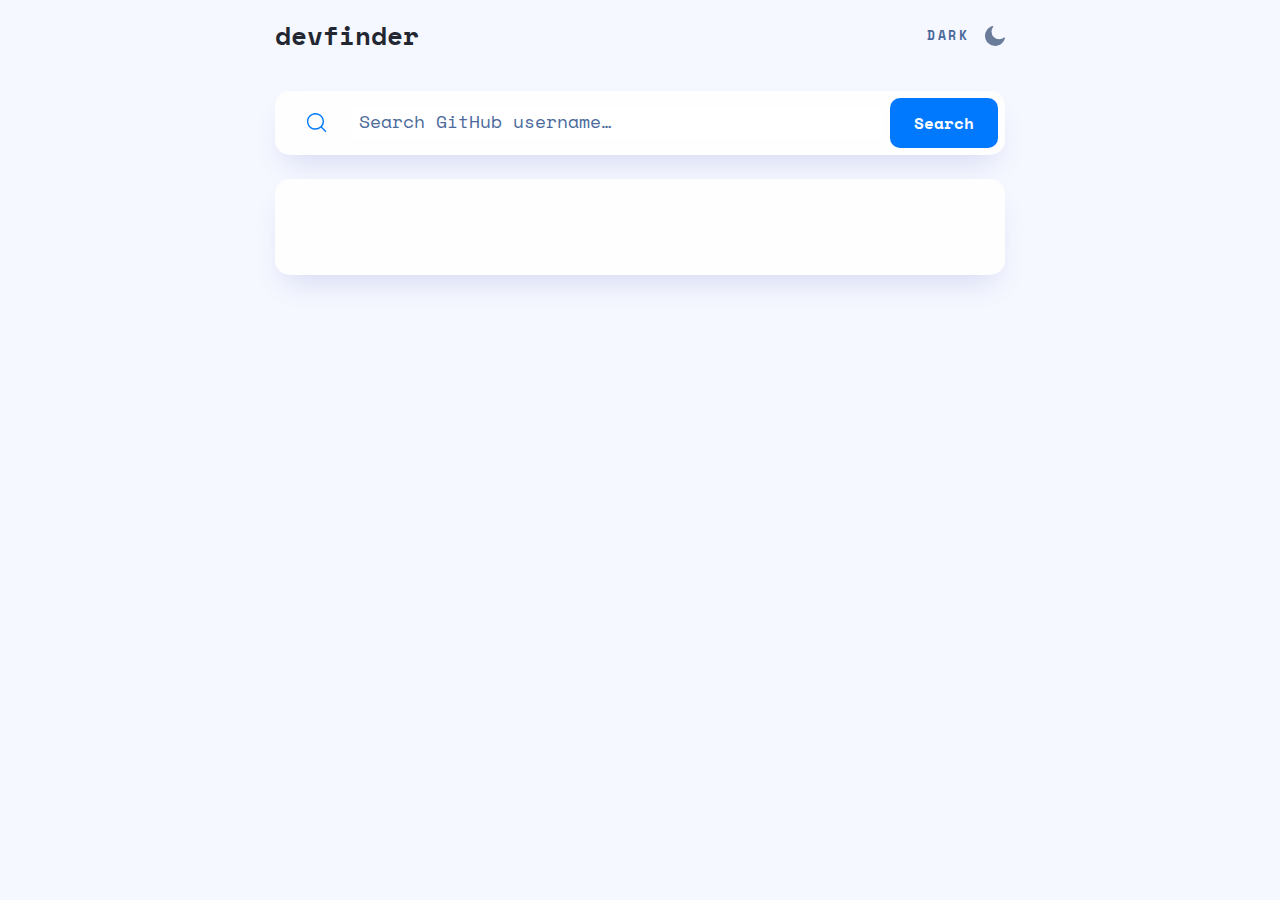
==== index.html @ 8cc8d4cd "Update input element styles and joined date render" ====
<!DOCTYPE html>
<html lang="en">
<head>
  <meta charset="UTF-8">
  <meta name="viewport" content="width=device-width, initial-scale=1.0">
  <link rel="icon" type="image/png" sizes="32x32" href="./assets/favicon-32x32.png">
  <link rel="preconnect" href="https://fonts.googleapis.com">
  <link rel="preconnect" href="https://fonts.gstatic.com" crossorigin>
  <link href="https://fonts.googleapis.com/css2?family=Space+Mono:wght@400;700&display=swap" rel="stylesheet">
  <link rel="stylesheet" href="./css/styles.css">
  <title>Frontend Mentor | GitHub user search app</title>
</head>
<body>
  <div class="container">
    <header class="header">
    <h1>devfinder</h1>
    <div class="mode-container">
      <a href="#" id="mode-switch" class="mode-switch"><span>Dark</span> <img src="./assets/icon-moon.svg" alt="Moon icon" class="mode-icon"></a>
    </div>
    </header>

    <main>
      <!-- Search form -->
      <div class="search-group" action="">
        <img src="./assets/icon-search.svg" alt="Search icon" class="search-icon">
        <input class="search-input" type="text" placeholder="Search GitHub username…">
        <span class="error-text">No results</span>
        <button id="search-btn" class="btn search-btn">Search</button>
      </div>
      <!-- Search Results Section-->
      <section class="gh-results-grid">

        <!-- <div class="gh-info__image">
          <img src="./assets/octocat.png" alt="github user avatar" class="gh-user__avatar">
        </div>
        <div class="gh-info__header">
          <div>
            <h2 class="gh-user__name fw-700">The Octocat</h2>
            <a href="#" target="_blank" class="gh-user__link fw-400">@octocat</a>
          </div>
          <span id="user-joined__date">25 Jan 2011</span>
        </div>
        <div class="gh-info__bio">
          <p class="gh-user__bio">Lorem ipsum dolor sit amet, consectetuer adipiscing elit. Donec odio. Quisque volutpat mattis eros.</p>
        </div>
        <div class="gh-info__data">
          <div class="gh-user__meta">
            <div class="meta-col">
              <h4 class="fw-400">Repos</h4>
              <span class="meta-result fw-700">8</span>
            </div>
            <div class="meta-col">
              <h4 class="fw-400">Followers</h4>
              <span class="meta-result fw-700">3938</span>
            </div>
            <div class="meta-col">
              <h4 class="fw-400"> Following</h4>
              <span class="meta-result fw-700">9</span>
            </div>
          </div>
          <ul class="gh-user__contact-list">
            <li class="gh-contact__list-item location">
              <img src="./assets/icon-location.svg" alt="" class="icon-contact">
              <p id="user-loaction">San Francisco</p>
            </li>
            <li class="gh-contact__list-item website">
              <img src="./assets/icon-website.svg" alt="" class="icon-contact">
              <a class="contact-link" href="#" id="user-website">https://github.blog</a>
            </li>
            <li class="gh-contact__list-item twitter">
              <img src="./assets/icon-twitter.svg" alt="" class="icon-contact">
              <a class="contact-link" href="#" id="user-twitter">Not Available</a>
            </li>
            <li class="gh-contact__list-item company">
              <img src="./assets/icon-company.svg" alt="" class="icon-contact">
              <a class="contact-link" href="#" id="user-company">@github</a>
            </li>
          </ul>
        </div> -->

      </section>
    </main>

  </div>
 
  <script src="./js/app.js"></script>
</body>
</html>
---- css/styles.css ----
/* ----------------- */
/* Custom Properties */
/* ----------------- */
:root {
  /* colors */
  /* light-mode */
  --clr-white: #FEFEFE;
  --clr-offwhite: #F6F8FF;
  --clr-blue-primary: #0079FF; 
  --clr-gray: #697C9A;
  --clr-blue-secondary: #4B6A9B;
  --clr-lm-dark: #2B3442;
  /* dark mode */
  /* active state search btn - both modes */
  --clr-blue-secondary__active: #60ABFF;
  --clr-dm-dark: #141D2F;
  --clr-dm-primary: #1E2A47; 
  /* box shadow */
  --box-shadow: 0px 16px 30px -10px rgba(70, 96, 187, 0.19856);
/* 
  font-family , monospace;
  font-weights - 400 (reg), 700 (bold)
*/
  --ff-body: 'Space Mono', monospace;
  /* font sizes, weights, line-heights*/
  /* 26px/700/38px line height */
  --fs-700: 1.625rem;
  /* 16px */
  --fs-600: 1rem;
  /* button - 14px */
  --fs-500: 0.875rem;
  /* Body - 13px/400/20px line height */
  --fs-400: 0.813rem;
  /* 11px */
  --fs-300: 0.7rem;
}

@media (min-width: 38em) {
  :root {
    /* 22px/700/33px line height */
    --fs-600: 1.375rem;
    /* 16px */
    --fs-500: 1rem;
    /* 15px */
    --fs-400: 0.938rem;
    /* 13px */
    --fs-300: 0.813rem;
  }
}

 
/* ======================== */
/* Reset and General Styles */
/* ======================== */

html {
  font-size: 100%;
  box-sizing: border-box;
}

*,
*::before,
*::after {
  box-sizing: inherit;
}

h1,
h2,
h3,
h4,
h5,
h6,
p,
figure,
picture {
  margin: 0;
}

img,
picture {
  max-width: 100%;
  min-height: 100%;
}

img {
  display: block;
}

input,
button,
textarea,
select {
  font: inherit;
}

body {
  margin: 0;
  padding: 0 1.5em;
  font-family: var(--ff-body);
  text-align: left;
  line-height: 1.6;
  min-height: 100vh;
  display: flex;
  flex-direction: column;
  align-items: center;
  /* justify-content: center; */
  background-color: var(--clr-offwhite);
  color: var(--clr-blue-secondary);
}

/* Typography */

.fw-700 { font-weight: 700; }
.fw-400 { font-weight: 400; }

h1, h2, h3, h4 {
  line-height: 1.5;
}

h1 {
  font-size: var(--fs-700);
  color: #222731;
}

h2 {
  font-size: var(--fs-600);
}

h3 {
  font-size: var(--fs-400);
}

h4 {
  font-size: var(--fs-300);
}

@media (min-width: 40em) {
  body {
    padding: 0 6em;
  }

  h2 {
    font-size: var(--fs-700);
  }
}


/* Utility classes */
.container {
  max-width: 730px;
  width: 100%;
  /* border: 1px solid gray; */
}

.sr-only {

}

/* Special Utility */
.not-available {
  opacity: 0.5;
}

/* Components*/
.btn {
  /* width: 100%; */
  padding: 0.9em 1.2em;
  cursor: pointer;
  font-family: inherit;
  font-size: var(--fs-500);
  font-weight: 700;
  line-height: 1.5;
  border: none;
  border-radius: 10px;
  background: var(--clr-blue-primary);
  color: var(--clr-white);

  display: inline-flex;
  align-items: center;
  justify-content: center;
  align-self: start;

  transition: 200ms all ease-in-out;
}

.search-btn {
  margin-left: 0.5em;
}

@media (min-width: 40em) {
  .btn {
    padding: 0.8em 1.5em;
  }
}

/* Header */
.header {
  margin-bottom: 36px;
  padding-top: 1em;
  display: flex;
  align-items: center;
  justify-content: space-between;
  /* border: 1px solid green; */
}

.mode-switch {
  display: flex;
  font-size: 13px;
  font-weight: 700;
  line-height: 19.25px;
  letter-spacing: 2.5px;
  text-transform: uppercase;
  text-decoration: none;
  color: inherit;
}

.mode-icon {
  margin-left: 1rem;
  display: inline-block;
  width: 20px;
  height: 20px;
}

/* Search section */

.search-group,
.gh-results-grid {
  background-color: var(--clr-white);
  box-shadow: var(--box-shadow);
  border-radius: 15px;
}

.search-group {
  margin-bottom: 1rem;
  padding: 7px 7px 7px 16px;
  display: flex;
  justify-content: space-between;
  align-items: center;
}

.search-icon {
  margin-right: 9px;
  object-fit: contain;
  width: 20px;
}

.search-input {
  /* make width 25% (mobile) when error text displays */
  padding: 1em 0.5em;
  width: 100%;
  max-height: 30px;
  border: none;
  border-radius: 5px;
  font-size: var(--fs-500);
}

.search-input:focus {
  outline-color: var(--clr-blue-secondary__active);
  outline-width: 2px;
  outline-style: solid;
  border-radius: 5px;
}

.search-input::placeholder {
  font-size: 13px;
  line-height: 25px;
  color: var(--clr-blue-secondary);
}

.error-text {
  display: none;
  font-size: 15px;
  line-height: 22.22px;
  color: #F74646;
}

@media (min-width: 40em) {
  .search-group {
    margin-bottom: 1.5rem;
    padding-left: 32px;
  }
  .search-icon {
    margin-right: 24px;
  }
  /* .search-input {
    width: 60%;
  } */
  .search-input::placeholder {
    font-size: 18px;
  }
}


/* Results section */
.gh-results-grid {
  padding: 2em 1.5em 3em;
  display: grid;
  grid-template-columns: min-content 1fr;
  align-items: start;
  gap: 1em;
}

.gh-info__bio,
.gh-info__data {
  grid-column: span 2;
}

.gh-info__header {
  display: flex;
  gap: 1.125em;
}

.gh-user__avatar {
  max-width: 70px;
  border-radius: 50%;
  object-fit: contain;
}



.gh-user__name {
  color: var(--clr-lm-dark);
}

.gh-user__link {
  color: var(--clr-blue-primary);
  text-decoration: none;
}

.gh-user__link:hover {
  text-decoration: underline;
}

.user-meta > p {
  font-size: var(--fs-400);
}

.gh-user__bio {
  font-size: var(--fs-400);
}

@media (min-width: 40em) {

  .gh-info__header {
    gap: 2.25em;
  }
  .gh-user__avatar {
    max-width: 117px;
  }
  .gh-user__link {
    font-size: var(--fs-500);
  }

}

@media (min-width: 56em) {
  .gh-results-grid {
    padding: 3em;
    column-gap: 2.25em;
  }

  .gh-info__image {
    grid-row: span 3;
  }

  .gh-info__bio,
  .gh-info__data {  
    grid-column: 2 / 3;
  }

  .gh-info__header {
    padding-left: 0;
  }
  .user-meta {
    display: flex;
    justify-content: space-between;
    align-items: flex-start;
    width: 100%;
  }


}

/* Github meta */
.gh-user__meta {
  margin-top: 1.5em;
  padding: 1.2em 0.875em;
  background: var(--clr-offwhite);
  border-radius: 10px;

  display: grid;
  /* grid-template-columns: repeat(auto-fit, minmax(20px, 1fr));; */
  grid-auto-flow: column;
  grid-auto-columns: 1fr;
  gap: 1em;

}

.meta-col {
  text-align: center;
}

.meta-col > h4 {
  margin-bottom: .4em;
}

.meta-result {
  font-size: var(--fs-600);
  color: var(--clr-lm-dark);
}


/* User contact */

.gh-user__contact-list{
  margin-top: 2rem;
  padding: 0;
  font-size: var(--fs-400);
  display: flex;
  flex-direction: column;
  gap: 1rem;
  list-style: none;
}

.gh-contact__list-item {
  display: flex;
  align-items: center;
  gap: 1rem;
}

.contact-link {
  text-decoration: none;
  color: var(--clr-blue-secondary);
}

.contact-link:hover {
  text-decoration: underline;
}

.icon-contact {
  width: 20px;
  height: 20px;
  object-fit: contain;
}

@media (min-width: 38em) {
  
  .gh-user__meta {
    margin-top: 2em;
    padding: 1em 2em;
  }

  .meta-col {
    text-align: left;
  }


}

@media (min-width: 42em) {
  .gh-user__contact-list{
    flex-direction: row;
    justify-content: space-between;
    flex-wrap: wrap;
  }

  .gh-contact__list-item {
    min-width: 48%;
  }

  .location { order: 1 }
  .website { order: 3 }
  .twitter { order: 2 }
  .company { order: 4 }
}
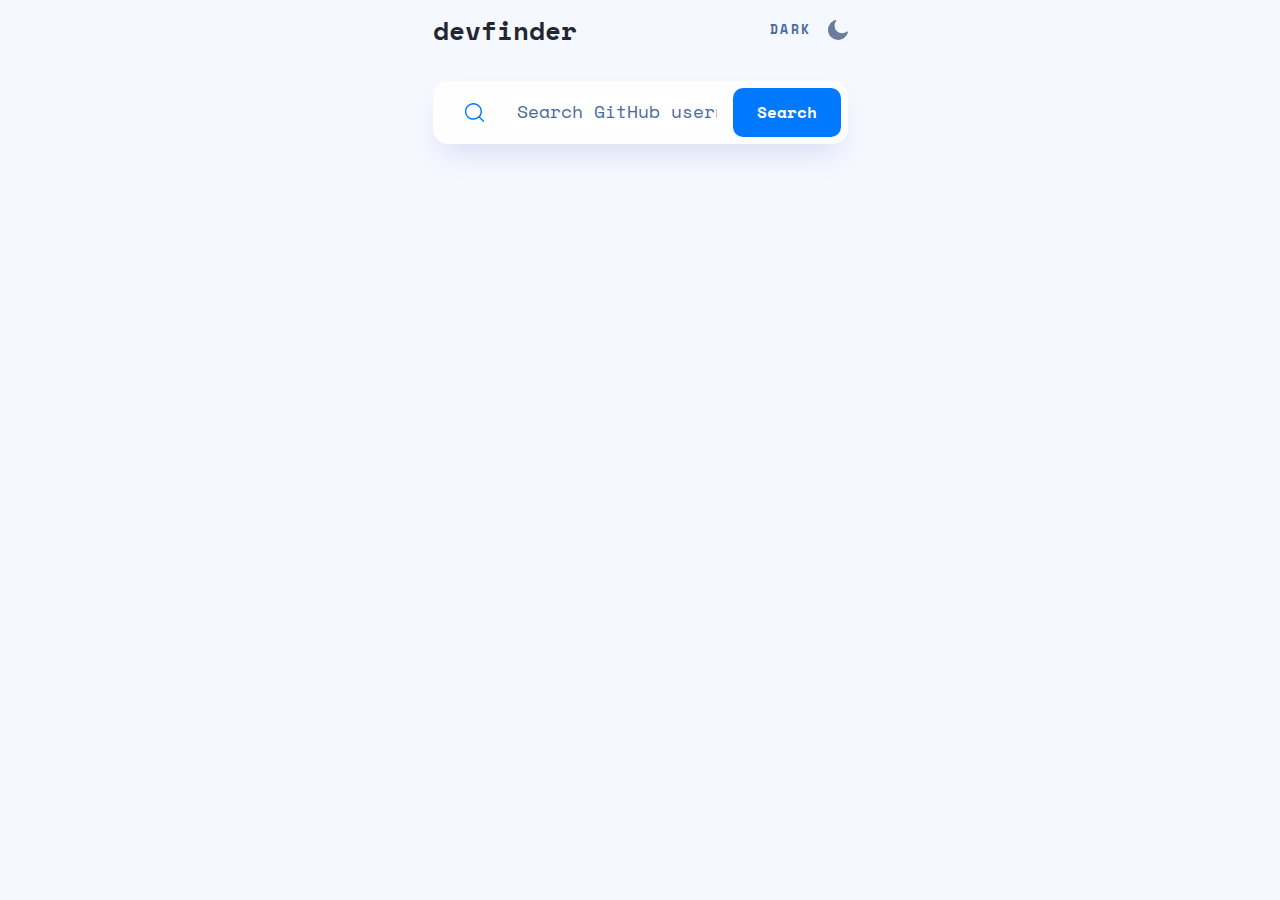
==== commit 9f8af29c: "Revise fetch, render, and formatDate functions" ====
--- a/index.html
+++ b/index.html
@@ -1,88 +1,144 @@
 <!DOCTYPE html>
 <html lang="en">
-<head>
-  <meta charset="UTF-8">
-  <meta name="viewport" content="width=device-width, initial-scale=1.0">
-  <link rel="icon" type="image/png" sizes="32x32" href="./assets/favicon-32x32.png">
-  <link rel="preconnect" href="https://fonts.googleapis.com">
-  <link rel="preconnect" href="https://fonts.gstatic.com" crossorigin>
-  <link href="https://fonts.googleapis.com/css2?family=Space+Mono:wght@400;700&display=swap" rel="stylesheet">
-  <link rel="stylesheet" href="./css/styles.css">
-  <title>Frontend Mentor | GitHub user search app</title>
-</head>
-<body>
-  <div class="container">
-    <header class="header">
-    <h1>devfinder</h1>
-    <div class="mode-container">
-      <a href="#" id="mode-switch" class="mode-switch"><span>Dark</span> <img src="./assets/icon-moon.svg" alt="Moon icon" class="mode-icon"></a>
+  <head>
+    <meta charset="UTF-8" />
+    <meta
+      name="viewport"
+      content="width=device-width, initial-scale=1.0" />
+    <link
+      rel="icon"
+      type="image/png"
+      sizes="32x32"
+      href="./assets/favicon-32x32.png" />
+    <link rel="preconnect" href="https://fonts.googleapis.com" />
+    <link
+      rel="preconnect"
+      href="https://fonts.gstatic.com"
+      crossorigin />
+    <link
+      href="https://fonts.googleapis.com/css2?family=Space+Mono:wght@400;700&display=swap"
+      rel="stylesheet" />
+    <link rel="stylesheet" href="./css/styles.css" />
+    <title>GitHub User Search</title>
+    <script src="./js/index.js" defer></script>
+  </head>
+  <body>
+    <div class="wrapper">
+      <header class="header">
+        <h1>devfinder</h1>
+        <div class="mode-container">
+          <a href="#" id="mode-switch" class="mode-switch"
+            ><span>Dark</span>
+            <img
+              src="./assets/icon-moon.svg"
+              alt="Moon icon"
+              class="mode-icon"
+          /></a>
+        </div>
+      </header>
+      <main>
+        <!-- Search form -->
+        <form id="searchForm" class="search-group">
+          <img
+            src="./assets/icon-search.svg"
+            alt="Search icon"
+            class="search-icon" />
+          <input
+            id="search-input"
+            class="search-input"
+            type="text"
+            placeholder="Search GitHub username…" />
+          <span class="error-text">No results</span>
+          <button id="search-btn" class="btn search-btn">
+            Search
+          </button>
+        </form>
+        <!-- Search Results Section-->
+        <section>
+          <!-- Display user search results card here -->
+          <div id="resultContainer">
+            <!-- Static data and markup -->
+            <!-- <div class="card gh-results-grid">
+              <div class="gh-info__image">
+                <img
+                  src="./assets/octocat.png"
+                  alt="github user avatar"
+                  class="gh-user__avatar" />
+              </div>
+              <div class="gh-info__header">
+                <div>
+                  <h2 class="gh-user__name fw-700">The Octocat</h2>
+                  <a
+                    href="#"
+                    target="_blank"
+                    class="gh-user__link fw-400"
+                    >@octocat</a
+                  >
+                </div>
+                <span id="user-joined__date">25 Jan 2011</span>
+              </div>
+              <div class="gh-info__bio">
+                <p class="gh-user__bio">
+                  Lorem ipsum dolor sit amet, consectetuer adipiscing
+                  elit. Donec odio. Quisque volutpat mattis eros.
+                </p>
+              </div>
+              <div class="gh-info__data">
+                <div class="gh-user__meta">
+                  <div class="meta-col">
+                    <h4 class="fw-400">Repos</h4>
+                    <span class="meta-result fw-700">8</span>
+                  </div>
+                  <div class="meta-col">
+                    <h4 class="fw-400">Followers</h4>
+                    <span class="meta-result fw-700">3938</span>
+                  </div>
+                  <div class="meta-col">
+                    <h4 class="fw-400">Following</h4>
+                    <span class="meta-result fw-700">9</span>
+                  </div>
+                </div>
+                <ul class="gh-user__contact-list">
+                  <li class="gh-contact__list-item location">
+                    <img
+                      src="./assets/icon-location.svg"
+                      alt=""
+                      class="icon-contact" />
+                    <p id="user-loaction">San Francisco</p>
+                  </li>
+                  <li class="gh-contact__list-item website">
+                    <img
+                      src="./assets/icon-website.svg"
+                      alt=""
+                      class="icon-contact" />
+                    <a class="contact-link" href="#" id="user-website"
+                      >https://github.blog</a
+                    >
+                  </li>
+                  <li class="gh-contact__list-item twitter">
+                    <img
+                      src="./assets/icon-twitter.svg"
+                      alt=""
+                      class="icon-contact" />
+                    <a class="contact-link" href="#" id="user-twitter"
+                      >Not Available</a
+                    >
+                  </li>
+                  <li class="gh-contact__list-item company">
+                    <img
+                      src="./assets/icon-company.svg"
+                      alt=""
+                      class="icon-contact" />
+                    <a class="contact-link" href="#" id="user-company"
+                      >@github</a
+                    >
+                  </li>
+                </ul>
+              </div>
+            </div> -->
+          </div>
+        </section>
+      </main>
     </div>
-    </header>
-
-    <main>
-      <!-- Search form -->
-      <div class="search-group" action="">
-        <img src="./assets/icon-search.svg" alt="Search icon" class="search-icon">
-        <input class="search-input" type="text" placeholder="Search GitHub username…">
-        <span class="error-text">No results</span>
-        <button id="search-btn" class="btn search-btn">Search</button>
-      </div>
-      <!-- Search Results Section-->
-      <section class="gh-results-grid">
-
-        <!-- <div class="gh-info__image">
-          <img src="./assets/octocat.png" alt="github user avatar" class="gh-user__avatar">
-        </div>
-        <div class="gh-info__header">
-          <div>
-            <h2 class="gh-user__name fw-700">The Octocat</h2>
-            <a href="#" target="_blank" class="gh-user__link fw-400">@octocat</a>
-          </div>
-          <span id="user-joined__date">25 Jan 2011</span>
-        </div>
-        <div class="gh-info__bio">
-          <p class="gh-user__bio">Lorem ipsum dolor sit amet, consectetuer adipiscing elit. Donec odio. Quisque volutpat mattis eros.</p>
-        </div>
-        <div class="gh-info__data">
-          <div class="gh-user__meta">
-            <div class="meta-col">
-              <h4 class="fw-400">Repos</h4>
-              <span class="meta-result fw-700">8</span>
-            </div>
-            <div class="meta-col">
-              <h4 class="fw-400">Followers</h4>
-              <span class="meta-result fw-700">3938</span>
-            </div>
-            <div class="meta-col">
-              <h4 class="fw-400"> Following</h4>
-              <span class="meta-result fw-700">9</span>
-            </div>
-          </div>
-          <ul class="gh-user__contact-list">
-            <li class="gh-contact__list-item location">
-              <img src="./assets/icon-location.svg" alt="" class="icon-contact">
-              <p id="user-loaction">San Francisco</p>
-            </li>
-            <li class="gh-contact__list-item website">
-              <img src="./assets/icon-website.svg" alt="" class="icon-contact">
-              <a class="contact-link" href="#" id="user-website">https://github.blog</a>
-            </li>
-            <li class="gh-contact__list-item twitter">
-              <img src="./assets/icon-twitter.svg" alt="" class="icon-contact">
-              <a class="contact-link" href="#" id="user-twitter">Not Available</a>
-            </li>
-            <li class="gh-contact__list-item company">
-              <img src="./assets/icon-company.svg" alt="" class="icon-contact">
-              <a class="contact-link" href="#" id="user-company">@github</a>
-            </li>
-          </ul>
-        </div> -->
-
-      </section>
-    </main>
-
-  </div>
- 
-  <script src="./js/app.js"></script>
-</body>
-</html>+  </body>
+</html>
--- a/css/styles.css
+++ b/css/styles.css
@@ -1,169 +1,224 @@
 /* ----------------- */
 /* Custom Properties */
 /* ----------------- */
-:root {
-  /* colors */
-  /* light-mode */
-  --clr-white: #FEFEFE;
-  --clr-offwhite: #F6F8FF;
-  --clr-blue-primary: #0079FF; 
-  --clr-gray: #697C9A;
-  --clr-blue-secondary: #4B6A9B;
-  --clr-lm-dark: #2B3442;
-  /* dark mode */
-  /* active state search btn - both modes */
-  --clr-blue-secondary__active: #60ABFF;
-  --clr-dm-dark: #141D2F;
-  --clr-dm-primary: #1E2A47; 
-  /* box shadow */
-  --box-shadow: 0px 16px 30px -10px rgba(70, 96, 187, 0.19856);
-/* 
-  font-family , monospace;
-  font-weights - 400 (reg), 700 (bold)
-*/
-  --ff-body: 'Space Mono', monospace;
-  /* font sizes, weights, line-heights*/
-  /* 26px/700/38px line height */
-  --fs-700: 1.625rem;
-  /* 16px */
-  --fs-600: 1rem;
-  /* button - 14px */
-  --fs-500: 0.875rem;
-  /* Body - 13px/400/20px line height */
-  --fs-400: 0.813rem;
-  /* 11px */
-  --fs-300: 0.7rem;
-}
-
-@media (min-width: 38em) {
+@layer reset, base;
+
+@layer reset {
+  *,
+  *::before,
+  *::after {
+    box-sizing: border-box;
+  }
+
+  html {
+    -moz-text-size-adjust: none;
+    -webkit-text-size-adjust: none;
+    text-size-adjust: none;
+  }
+
+  body,
+  h1,
+  h2,
+  h3,
+  h4,
+  p,
+  figure,
+  blockquote,
+  dl,
+  dd {
+    margin: 0;
+  }
+
+  [role='list'] {
+    list-style: none;
+    margin: 0;
+    padding: 0;
+  }
+
+  body {
+    min-block-size: 100vh;
+  }
+
+  h1,
+  h2,
+  h3,
+  button,
+  input,
+  label {
+    line-height: 1.1;
+  }
+
+  p,
+  li {
+    text-wrap: wrap;
+  }
+
+  img,
+  picture {
+    max-inline-size: 100%;
+    display: block;
+  }
+
+  input,
+  button,
+  textarea,
+  select {
+    font: inherit;
+  }
+}
+
+@layer base {
   :root {
-    /* 22px/700/33px line height */
-    --fs-600: 1.375rem;
-    /* 16px */
-    --fs-500: 1rem;
-    /* 15px */
-    --fs-400: 0.938rem;
-    /* 13px */
-    --fs-300: 0.813rem;
-  }
-}
-
- 
-/* ======================== */
-/* Reset and General Styles */
-/* ======================== */
-
-html {
-  font-size: 100%;
-  box-sizing: border-box;
-}
-
-*,
-*::before,
-*::after {
-  box-sizing: inherit;
-}
-
-h1,
-h2,
-h3,
-h4,
-h5,
-h6,
-p,
-figure,
-picture {
-  margin: 0;
-}
-
-img,
-picture {
-  max-width: 100%;
-  min-height: 100%;
-}
-
-img {
-  display: block;
-}
-
-input,
-button,
-textarea,
-select {
-  font: inherit;
-}
-
-body {
-  margin: 0;
-  padding: 0 1.5em;
-  font-family: var(--ff-body);
-  text-align: left;
-  line-height: 1.6;
-  min-height: 100vh;
-  display: flex;
-  flex-direction: column;
-  align-items: center;
-  /* justify-content: center; */
-  background-color: var(--clr-offwhite);
-  color: var(--clr-blue-secondary);
-}
-
-/* Typography */
-
-.fw-700 { font-weight: 700; }
-.fw-400 { font-weight: 400; }
-
-h1, h2, h3, h4 {
-  line-height: 1.5;
-}
-
-h1 {
-  font-size: var(--fs-700);
-  color: #222731;
-}
-
-h2 {
-  font-size: var(--fs-600);
-}
-
-h3 {
-  font-size: var(--fs-400);
-}
-
-h4 {
-  font-size: var(--fs-300);
-}
-
-@media (min-width: 40em) {
+    /* Fonts and Font Sizes */
+    --ff-primary: 'Space Mono', monospace;
+    --fs-300: 0.7rem;
+    --fs-400: 0.813rem;
+    --fs-500: 0.875rem;
+    --fs-600: 1rem;
+    --fs-700: 1.625rem;
+    @media (width > 40rem) {
+      --fs-300: 0.813rem;
+      --fs-400: 0.938rem;
+      --fs-500: 1rem;
+      --fs-600: 1.375rem;
+    }
+    /* Colors */
+    /* light-mode */
+    --clr-white: #fefefe;
+    --clr-offwhite: #f6f8ff;
+    --clr-blue-primary: #0079ff;
+    --clr-gray: #697c9a;
+    --clr-blue-secondary: #4b6a9b;
+    --clr-lm-dark: #2b3442;
+    /* dark mode */
+    /* active state search btn - both modes */
+    --clr-blue-secondary__active: #60abff;
+    --clr-dm-dark: #141d2f;
+    --clr-dm-primary: #1e2a47;
+    /* box shadow */
+    --box-shadow: 0px 16px 30px -10px rgba(70, 96, 187, 0.19856);
+    /* Spacing */
+    --spacing-0: 0px;
+    --spacing-025: 0.25rem; /* 4px */
+    --spacing-050: 0.5rem; /* 8px */
+    --spacing-075: 0.75rem; /* 12px */
+    --spacing-100: 1rem; /* 16px */
+    --spacing-150: 1.5rem; /* 24px */
+    --spacing-200: 2rem; /* 32px */
+    --spacing-250: 2.5rem; /* 40px */
+    --spacing-300: 3rem; /* 48px */
+    --spacing-600: 6rem; /* 96px */
+  }
+
+  html {
+    font-family: var(--ff-primary);
+  }
+
+  @media (prefers-reduced-motion: no-preference) {
+    html {
+      scroll-behavior: smooth;
+    }
+  }
+
   body {
-    padding: 0 6em;
+    min-height: 100vh;
+    line-height: 1.5;
+    display: flex;
+    flex-direction: column;
+    align-items: center;
+    background-color: var(--clr-offwhite);
+    color: var(--clr-blue-secondary);
+  }
+
+  h1 {
+    font-size: var(--fs-700);
+    color: #222731;
   }
 
   h2 {
-    font-size: var(--fs-700);
-  }
-}
-
-
-/* Utility classes */
-.container {
-  max-width: 730px;
-  width: 100%;
-  /* border: 1px solid gray; */
-}
-
-.sr-only {
-
-}
-
-/* Special Utility */
-.not-available {
-  opacity: 0.5;
+    font-size: var(--fs-600);
+  }
+
+  h3 {
+    font-size: var(--fs-400);
+  }
+
+  h4 {
+    font-size: var(--fs-300);
+  }
+
+  @media (min-width: 40em) {
+    body {
+      padding: 0 6em;
+    }
+
+    h2 {
+      font-size: var(--fs-700);
+    }
+  }
+}
+
+@layer layout {
+  /* .wrapper {
+    --wrapper-max-width: 730px;
+    --padding-inline: var(--spacing-150);
+    margin-inline: auto;
+    width: min(
+      100% - var(--padding-inline),
+      var(--wrapper-max-width)
+    );
+
+    @media (width > 40rem) {
+      --padding-inline: 0;
+    }
+  } */
+
+  .wrapper {
+    --wrapper-max-width: 730px;
+
+    max-width: var(--wrapper-max-width);
+    margin-inline: auto;
+    padding-inline: var(--spacing-150);
+
+  }
+
+
+}
+
+@layer components {
+}
+
+@layer utilities {
+  .visually-hidden:not(:focus):not(:active) {
+    clip: rect(0 0 0 0);
+    clip-path: inset(50%);
+    height: 1px;
+    overflow: hidden;
+    position: absolute;
+    white-space: nowrap;
+    width: 1px;
+  }
+
+  .container {
+    max-width: 730px;
+    width: 100%;
+    /* border: 1px solid gray; */
+  }
+
+  .fw-700 {
+    font-weight: 700;
+  }
+  .fw-400 {
+    font-weight: 400;
+  }
+
+  .not-available {
+    opacity: 0.5;
+  }
 }
 
 /* Components*/
 .btn {
-  /* width: 100%; */
   padding: 0.9em 1.2em;
   cursor: pointer;
   font-family: inherit;
@@ -271,7 +326,7 @@
   display: none;
   font-size: 15px;
   line-height: 22.22px;
-  color: #F74646;
+  color: #f74646;
 }
 
 @media (min-width: 40em) {
@@ -289,7 +344,6 @@
     font-size: 18px;
   }
 }
-
 
 /* Results section */
 .gh-results-grid {
@@ -316,8 +370,6 @@
   object-fit: contain;
 }
 
-
-
 .gh-user__name {
   color: var(--clr-lm-dark);
 }
@@ -340,7 +392,6 @@
 }
 
 @media (min-width: 40em) {
-
   .gh-info__header {
     gap: 2.25em;
   }
@@ -350,7 +401,6 @@
   .gh-user__link {
     font-size: var(--fs-500);
   }
-
 }
 
 @media (min-width: 56em) {
@@ -364,7 +414,7 @@
   }
 
   .gh-info__bio,
-  .gh-info__data {  
+  .gh-info__data {
     grid-column: 2 / 3;
   }
 
@@ -377,8 +427,6 @@
     align-items: flex-start;
     width: 100%;
   }
-
-
 }
 
 /* Github meta */
@@ -393,7 +441,6 @@
   grid-auto-flow: column;
   grid-auto-columns: 1fr;
   gap: 1em;
-
 }
 
 .meta-col {
@@ -401,7 +448,7 @@
 }
 
 .meta-col > h4 {
-  margin-bottom: .4em;
+  margin-bottom: 0.4em;
 }
 
 .meta-result {
@@ -409,10 +456,9 @@
   color: var(--clr-lm-dark);
 }
 
-
 /* User contact */
 
-.gh-user__contact-list{
+.gh-user__contact-list {
   margin-top: 2rem;
   padding: 0;
   font-size: var(--fs-400);
@@ -444,7 +490,6 @@
 }
 
 @media (min-width: 38em) {
-  
   .gh-user__meta {
     margin-top: 2em;
     padding: 1em 2em;
@@ -453,12 +498,10 @@
   .meta-col {
     text-align: left;
   }
-
-
 }
 
 @media (min-width: 42em) {
-  .gh-user__contact-list{
+  .gh-user__contact-list {
     flex-direction: row;
     justify-content: space-between;
     flex-wrap: wrap;
@@ -468,8 +511,16 @@
     min-width: 48%;
   }
 
-  .location { order: 1 }
-  .website { order: 3 }
-  .twitter { order: 2 }
-  .company { order: 4 }
-}+  .location {
+    order: 1;
+  }
+  .website {
+    order: 3;
+  }
+  .twitter {
+    order: 2;
+  }
+  .company {
+    order: 4;
+  }
+}
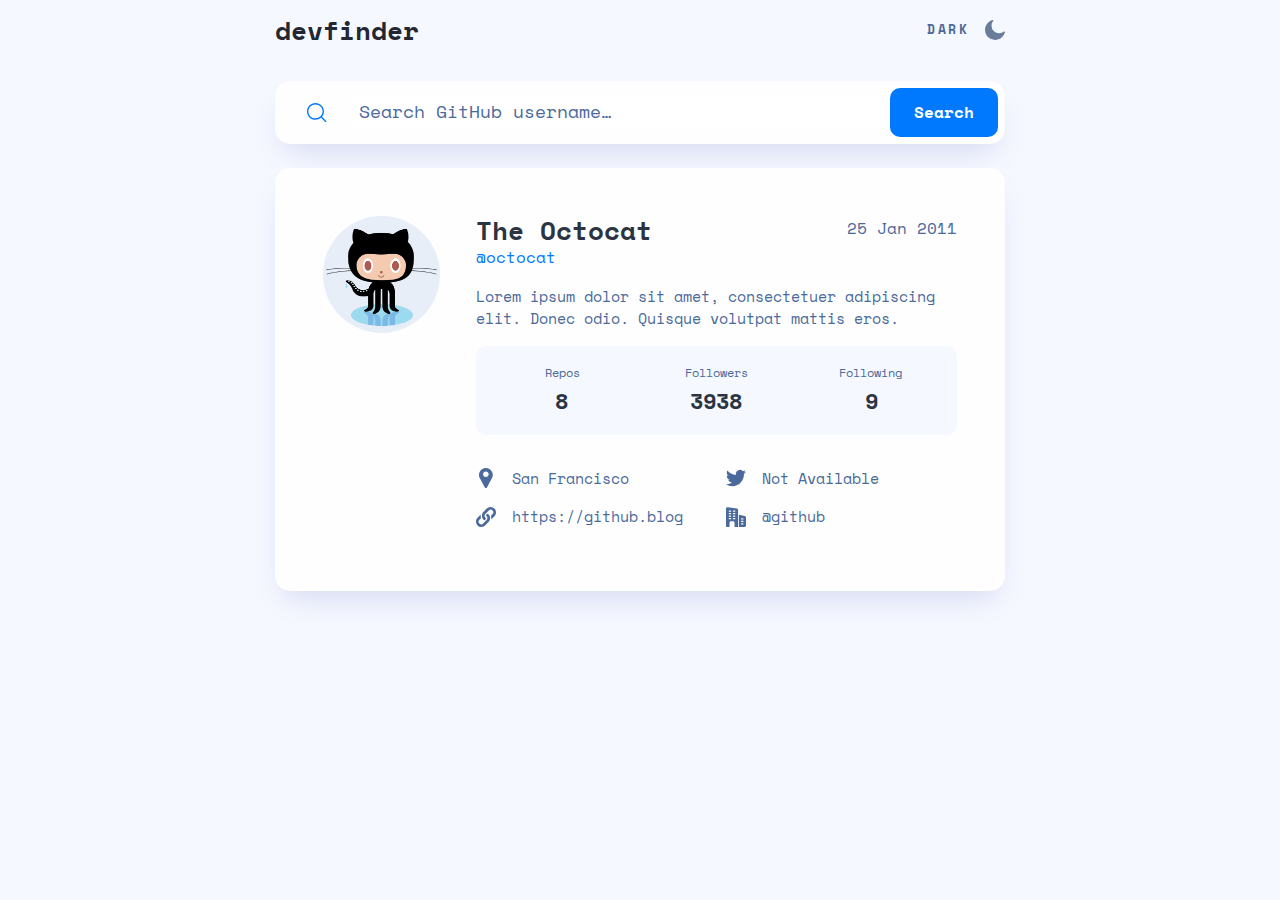
==== commit a368d746: "Revise markup and styles for GH metadat to use table elements" ====
--- a/index.html
+++ b/index.html
@@ -57,8 +57,8 @@
         <section>
           <!-- Display user search results card here -->
           <div id="resultContainer">
-            <!-- Static data and markup -->
-            <!-- <div class="card gh-results-grid">
+            <!-- Static placeholder markup -->
+            <div class="card gh-results-grid">
               <div class="gh-info__image">
                 <img
                   src="./assets/octocat.png"
@@ -75,7 +75,9 @@
                     >@octocat</a
                   >
                 </div>
-                <span id="user-joined__date">25 Jan 2011</span>
+                <p id="gh-user__date" class="gh-user__date">
+                  25 Jan 2011
+                </p>
               </div>
               <div class="gh-info__bio">
                 <p class="gh-user__bio">
@@ -83,8 +85,37 @@
                   elit. Donec odio. Quisque volutpat mattis eros.
                 </p>
               </div>
+              <!-- GitHub User Data and Metadata -->
               <div class="gh-info__data">
-                <div class="gh-user__meta">
+                <!-- This should be a table -->
+                <table class="gh-info__table">
+                  <caption class="visually-hidden">
+                    User's total repos, followers, and Github users
+                    followed
+                  </caption>
+                  <thead>
+                    <tr class="">
+                      <th scope="col" class="gh-info__table-header">
+                        Repos
+                      </th>
+                      <th scope="col" class="gh-info__table-header">
+                        Followers
+                      </th>
+                      <th scope="col" class="gh-info__table-header">
+                        Following
+                      </th>
+                    </tr>
+                  </thead>
+                  <tbody>
+                    <tr class="">
+                      <td class="gh-info__table-item">8</td>
+                      <td class="gh-info__table-item">3938</td>
+                      <td class="gh-info__table-item">9</td>
+                    </tr>
+                  </tbody>
+                </table>
+
+                <!-- <div class="gh-user__meta">
                   <div class="meta-col">
                     <h4 class="fw-400">Repos</h4>
                     <span class="meta-result fw-700">8</span>
@@ -97,7 +128,9 @@
                     <h4 class="fw-400">Following</h4>
                     <span class="meta-result fw-700">9</span>
                   </div>
-                </div>
+                </div> -->
+
+                <!-- Replace imgs with inline svgs -->
                 <ul class="gh-user__contact-list">
                   <li class="gh-contact__list-item location">
                     <img
@@ -135,7 +168,7 @@
                   </li>
                 </ul>
               </div>
-            </div> -->
+            </div>
           </div>
         </section>
       </main>
--- a/css/styles.css
+++ b/css/styles.css
@@ -71,7 +71,7 @@
   :root {
     /* Fonts and Font Sizes */
     --ff-primary: 'Space Mono', monospace;
-    --fs-300: 0.7rem;
+    --fs-200: 0.75rem; /* 12px */
     --fs-400: 0.813rem;
     --fs-500: 0.875rem;
     --fs-600: 1rem;
@@ -103,11 +103,17 @@
     --spacing-050: 0.5rem; /* 8px */
     --spacing-075: 0.75rem; /* 12px */
     --spacing-100: 1rem; /* 16px */
+    --spacing-125: 1.125rem; /* 18px */
     --spacing-150: 1.5rem; /* 24px */
     --spacing-200: 2rem; /* 32px */
     --spacing-250: 2.5rem; /* 40px */
     --spacing-300: 3rem; /* 48px */
     --spacing-600: 6rem; /* 96px */
+    /* Border radius values */
+    --radius-0: 0px;
+    --radius-100: 0.625rem; /* 10px */
+    --radius-150: 0.938rem; /* 15px */
+
   }
 
   html {
@@ -122,6 +128,7 @@
 
   body {
     min-height: 100vh;
+    padding-inline: var(--spacing-150);
     line-height: 1.5;
     display: flex;
     flex-direction: column;
@@ -147,10 +154,7 @@
     font-size: var(--fs-300);
   }
 
-  @media (min-width: 40em) {
-    body {
-      padding: 0 6em;
-    }
+  @media (min-width: 40rem) {
 
     h2 {
       font-size: var(--fs-700);
@@ -178,7 +182,7 @@
 
     max-width: var(--wrapper-max-width);
     margin-inline: auto;
-    padding-inline: var(--spacing-150);
+
 
   }
 
@@ -199,12 +203,7 @@
     width: 1px;
   }
 
-  .container {
-    max-width: 730px;
-    width: 100%;
-    /* border: 1px solid gray; */
-  }
-
+  /* elminate these classes: */
   .fw-700 {
     font-weight: 700;
   }
@@ -329,7 +328,7 @@
   color: #f74646;
 }
 
-@media (min-width: 40em) {
+@media (min-width: 40rem) {
   .search-group {
     margin-bottom: 1.5rem;
     padding-left: 32px;
@@ -337,9 +336,6 @@
   .search-icon {
     margin-right: 24px;
   }
-  /* .search-input {
-    width: 60%;
-  } */
   .search-input::placeholder {
     font-size: 18px;
   }
@@ -360,9 +356,17 @@
 }
 
 .gh-info__header {
-  display: flex;
-  gap: 1.125em;
-}
+  display: grid;
+
+  @media (min-width: 60rem) {
+    grid-template-columns: 1fr 1fr;
+    
+    .gh-user__date {
+      justify-self: end
+    }
+  }
+}
+
 
 .gh-user__avatar {
   max-width: 70px;
@@ -391,10 +395,8 @@
   font-size: var(--fs-400);
 }
 
-@media (min-width: 40em) {
-  .gh-info__header {
-    gap: 2.25em;
-  }
+@media (min-width: 40rem) {
+
   .gh-user__avatar {
     max-width: 117px;
   }
@@ -403,7 +405,7 @@
   }
 }
 
-@media (min-width: 56em) {
+@media (min-width: 60rem) {
   .gh-results-grid {
     padding: 3em;
     column-gap: 2.25em;
@@ -429,35 +431,42 @@
   }
 }
 
-/* Github meta */
-.gh-user__meta {
-  margin-top: 1.5em;
-  padding: 1.2em 0.875em;
+/* GitHub User Table Data Styles */
+.gh-info__table {
+  table-layout: fixed;
+  width: 100%;
+  border-collapse: collapse;
+  border-radius: var(--radius-100);
   background: var(--clr-offwhite);
-  border-radius: 10px;
-
-  display: grid;
-  /* grid-template-columns: repeat(auto-fit, minmax(20px, 1fr));; */
-  grid-auto-flow: column;
-  grid-auto-columns: 1fr;
-  gap: 1em;
-}
-
-.meta-col {
+}
+
+.gh-info__table th {
+  padding-block-start: var(--spacing-125);
+  padding-inline: 0;
+  font-size: var(--fs-200);
+  font-weight: 400;
+}
+
+.gh-info__table th:first-of-type,
+.gh-info__table td:first-of-type {
+  padding-inline-start: var(--spacing-075);
+}
+
+.gh-info__table th:last-of-type,
+.gh-info__table td:last-of-type {
+  padding-inline-end: var(--spacing-075);
+}
+
+.gh-info__table td {
+  padding-block-end: var(--spacing-125);
   text-align: center;
-}
-
-.meta-col > h4 {
-  margin-bottom: 0.4em;
-}
-
-.meta-result {
   font-size: var(--fs-600);
+  font-weight: 700;
   color: var(--clr-lm-dark);
 }
 
-/* User contact */
-
+
+/* GitHub User Contact List Styles */
 .gh-user__contact-list {
   margin-top: 2rem;
   padding: 0;
@@ -489,7 +498,7 @@
   object-fit: contain;
 }
 
-@media (min-width: 38em) {
+@media (min-width: 40rem) {
   .gh-user__meta {
     margin-top: 2em;
     padding: 1em 2em;
@@ -500,7 +509,7 @@
   }
 }
 
-@media (min-width: 42em) {
+@media (min-width: 40rem) {
   .gh-user__contact-list {
     flex-direction: row;
     justify-content: space-between;
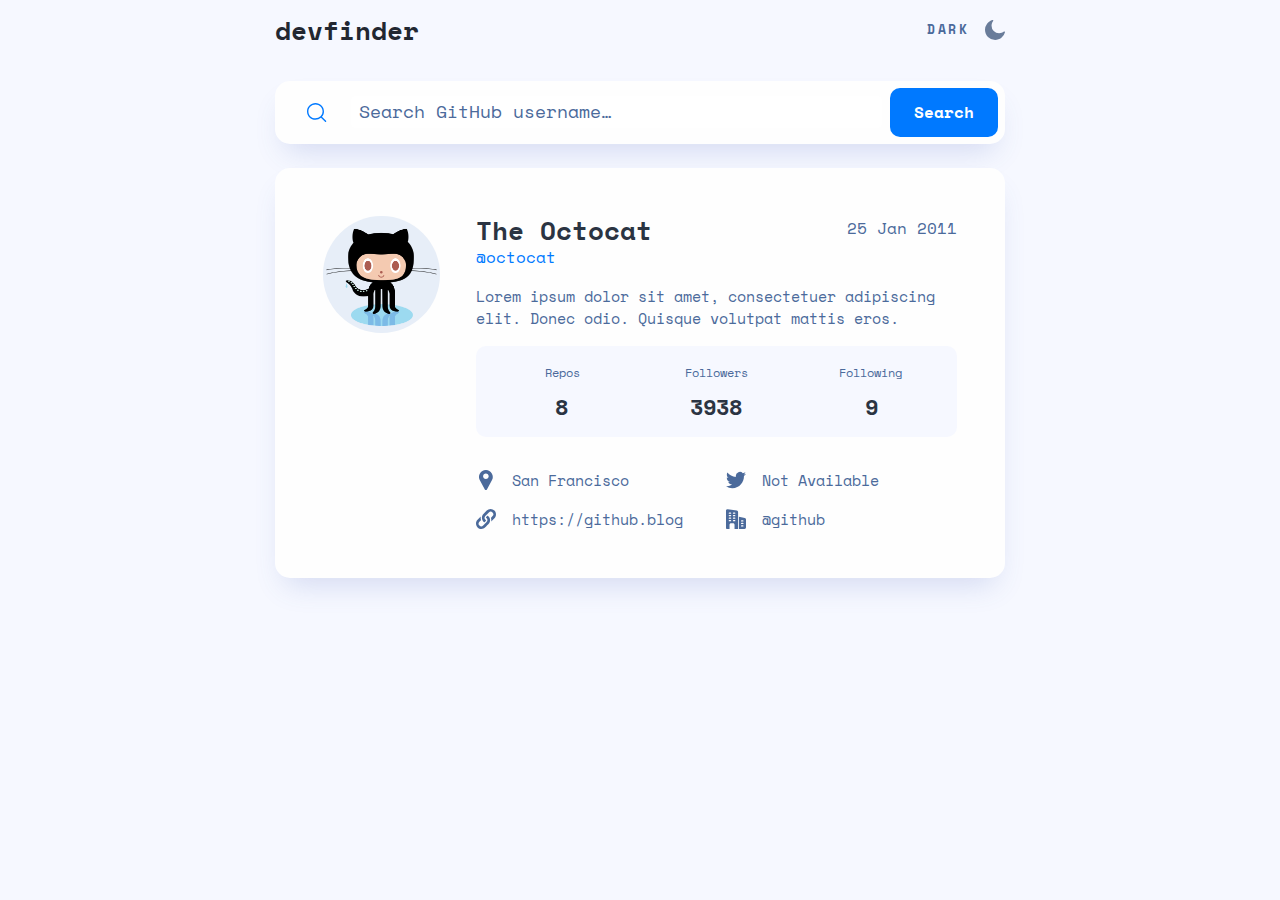
==== commit 00a22f09: "Add data rendering functions and updated styles" ====
--- a/index.html
+++ b/index.html
@@ -54,120 +54,126 @@
           </button>
         </form>
         <!-- Search Results Section-->
+        <!-- ToDo: Add aria-live="polite" to updating elements??? -->
+        <!-- ToDo: target="_blank" links with extra aria attributes??? -->
         <section>
           <!-- Display user search results card here -->
-          <div id="resultContainer">
-            <!-- Static placeholder markup -->
-            <div class="card gh-results-grid">
-              <div class="gh-info__image">
-                <img
-                  src="./assets/octocat.png"
-                  alt="github user avatar"
-                  class="gh-user__avatar" />
+          <div class="card gh-results-grid">
+            <div class="gh-info__image">
+              <img
+                src="./assets/octocat.png"
+                alt="github user avatar"
+                id="gh-user__avatar"
+                class="gh-user__avatar" />
+            </div>
+            <div class="gh-info__header">
+              <div>
+                <h2 id="gh-user__name" class="gh-user__name fw-700">
+                  The Octocat
+                </h2>
+                <a
+                  href="#"
+                  target="_blank"
+                  id="gh-user__handle"
+                  class="gh-user__link fw-400"
+                  >@octocat</a
+                >
               </div>
-              <div class="gh-info__header">
-                <div>
-                  <h2 class="gh-user__name fw-700">The Octocat</h2>
+              <p id="gh-user__date" class="gh-user__date">
+                25 Jan 2011
+              </p>
+            </div>
+            <div class="gh-info__bio">
+              <p id="gh-user__bio" class="gh-user__bio">
+                Lorem ipsum dolor sit amet, consectetuer adipiscing
+                elit. Donec odio. Quisque volutpat mattis eros.
+              </p>
+            </div>
+            <!-- GitHub User Data and Metadata -->
+            <div class="gh-info__data">
+              <!-- Table metadata -->
+              <table class="gh-info__table">
+                <caption class="visually-hidden">
+                  User's total repos, followers, and Github users
+                  followed
+                </caption>
+                <thead>
+                  <tr>
+                    <th scope="col" class="gh-info__table-header">
+                      Repos
+                    </th>
+                    <th scope="col" class="gh-info__table-header">
+                      Followers
+                    </th>
+                    <th scope="col" class="gh-info__table-header">
+                      Following
+                    </th>
+                  </tr>
+                </thead>
+                <tbody>
+                  <tr>
+                    <td
+                      id="gh-user__repos"
+                      class="gh-info__table-item">
+                      8
+                    </td>
+                    <td
+                      id="gh-user__followers"
+                      class="gh-info__table-item">
+                      3938
+                    </td>
+                    <td
+                      id="gh-user__following"
+                      class="gh-info__table-item">
+                      9
+                    </td>
+                  </tr>
+                </tbody>
+              </table>
+
+              <!-- Replace imgs with inline svgs -->
+              <ul class="gh-user__contact-list" role="list">
+                <li class="gh-contact__list-item location">
+                  <img
+                    src="./assets/icon-location.svg"
+                    alt=""
+                    class="icon-contact" />
+                  <span id="gh-user__location">San Francisco</span>
+                </li>
+                <li class="gh-contact__list-item website">
+                  <img
+                    src="./assets/icon-website.svg"
+                    alt=""
+                    class="icon-contact" />
                   <a
+                    id="gh-user__website"
+                    class="contact-link"
                     href="#"
-                    target="_blank"
-                    class="gh-user__link fw-400"
-                    >@octocat</a
+                    >https://github.blog</a
                   >
-                </div>
-                <p id="gh-user__date" class="gh-user__date">
-                  25 Jan 2011
-                </p>
-              </div>
-              <div class="gh-info__bio">
-                <p class="gh-user__bio">
-                  Lorem ipsum dolor sit amet, consectetuer adipiscing
-                  elit. Donec odio. Quisque volutpat mattis eros.
-                </p>
-              </div>
-              <!-- GitHub User Data and Metadata -->
-              <div class="gh-info__data">
-                <!-- This should be a table -->
-                <table class="gh-info__table">
-                  <caption class="visually-hidden">
-                    User's total repos, followers, and Github users
-                    followed
-                  </caption>
-                  <thead>
-                    <tr class="">
-                      <th scope="col" class="gh-info__table-header">
-                        Repos
-                      </th>
-                      <th scope="col" class="gh-info__table-header">
-                        Followers
-                      </th>
-                      <th scope="col" class="gh-info__table-header">
-                        Following
-                      </th>
-                    </tr>
-                  </thead>
-                  <tbody>
-                    <tr class="">
-                      <td class="gh-info__table-item">8</td>
-                      <td class="gh-info__table-item">3938</td>
-                      <td class="gh-info__table-item">9</td>
-                    </tr>
-                  </tbody>
-                </table>
-
-                <!-- <div class="gh-user__meta">
-                  <div class="meta-col">
-                    <h4 class="fw-400">Repos</h4>
-                    <span class="meta-result fw-700">8</span>
-                  </div>
-                  <div class="meta-col">
-                    <h4 class="fw-400">Followers</h4>
-                    <span class="meta-result fw-700">3938</span>
-                  </div>
-                  <div class="meta-col">
-                    <h4 class="fw-400">Following</h4>
-                    <span class="meta-result fw-700">9</span>
-                  </div>
-                </div> -->
-
-                <!-- Replace imgs with inline svgs -->
-                <ul class="gh-user__contact-list">
-                  <li class="gh-contact__list-item location">
-                    <img
-                      src="./assets/icon-location.svg"
-                      alt=""
-                      class="icon-contact" />
-                    <p id="user-loaction">San Francisco</p>
-                  </li>
-                  <li class="gh-contact__list-item website">
-                    <img
-                      src="./assets/icon-website.svg"
-                      alt=""
-                      class="icon-contact" />
-                    <a class="contact-link" href="#" id="user-website"
-                      >https://github.blog</a
-                    >
-                  </li>
-                  <li class="gh-contact__list-item twitter">
-                    <img
-                      src="./assets/icon-twitter.svg"
-                      alt=""
-                      class="icon-contact" />
-                    <a class="contact-link" href="#" id="user-twitter"
-                      >Not Available</a
-                    >
-                  </li>
-                  <li class="gh-contact__list-item company">
-                    <img
-                      src="./assets/icon-company.svg"
-                      alt=""
-                      class="icon-contact" />
-                    <a class="contact-link" href="#" id="user-company"
-                      >@github</a
-                    >
-                  </li>
-                </ul>
-              </div>
+                </li>
+                <li class="gh-contact__list-item twitter">
+                  <img
+                    src="./assets/icon-twitter.svg"
+                    alt=""
+                    class="icon-contact" />
+                  <a id="gh-user__twitter" class="contact-link" href="#" 
+                    >Not Available</a
+                  >
+                </li>
+                <li class="gh-contact__list-item company">
+                  <img
+                    src="./assets/icon-company.svg"
+                    alt=""
+                    class="icon-contact" />
+                  <a
+                    id="gh-user__company"
+                    class="contact-link"
+                    href="#"
+                    >@github</a
+                  >
+                </li>
+              </ul>
             </div>
           </div>
         </section>
--- a/css/styles.css
+++ b/css/styles.css
@@ -128,13 +128,17 @@
 
   body {
     min-height: 100vh;
-    padding-inline: var(--spacing-150);
+    /* padding-inline: var(--spacing-150); */
     line-height: 1.5;
     display: flex;
     flex-direction: column;
     align-items: center;
     background-color: var(--clr-offwhite);
     color: var(--clr-blue-secondary);
+
+    /* @media (width > 40rem) {
+      padding-inline: var(--spacing-600);
+    } */
   }
 
   h1 {
@@ -163,26 +167,20 @@
 }
 
 @layer layout {
-  /* .wrapper {
+
+  .wrapper {
     --wrapper-max-width: 730px;
     --padding-inline: var(--spacing-150);
+    max-width: var(--wrapper-max-width);
     margin-inline: auto;
-    width: min(
-      100% - var(--padding-inline),
-      var(--wrapper-max-width)
-    );
+    padding-inline: var(--padding-inline);
 
     @media (width > 40rem) {
+      --padding-inline: var(--spacing-300);
+    }
+    @media (width > 60rem) {
       --padding-inline: 0;
     }
-  } */
-
-  .wrapper {
-    --wrapper-max-width: 730px;
-
-    max-width: var(--wrapper-max-width);
-    margin-inline: auto;
-
 
   }
 
@@ -458,10 +456,11 @@
 }
 
 .gh-info__table td {
-  padding-block-end: var(--spacing-125);
+  padding-block: var(--spacing-075) var(--spacing-125);
   text-align: center;
   font-size: var(--fs-600);
   font-weight: 700;
+  line-height: 1.1;
   color: var(--clr-lm-dark);
 }
 
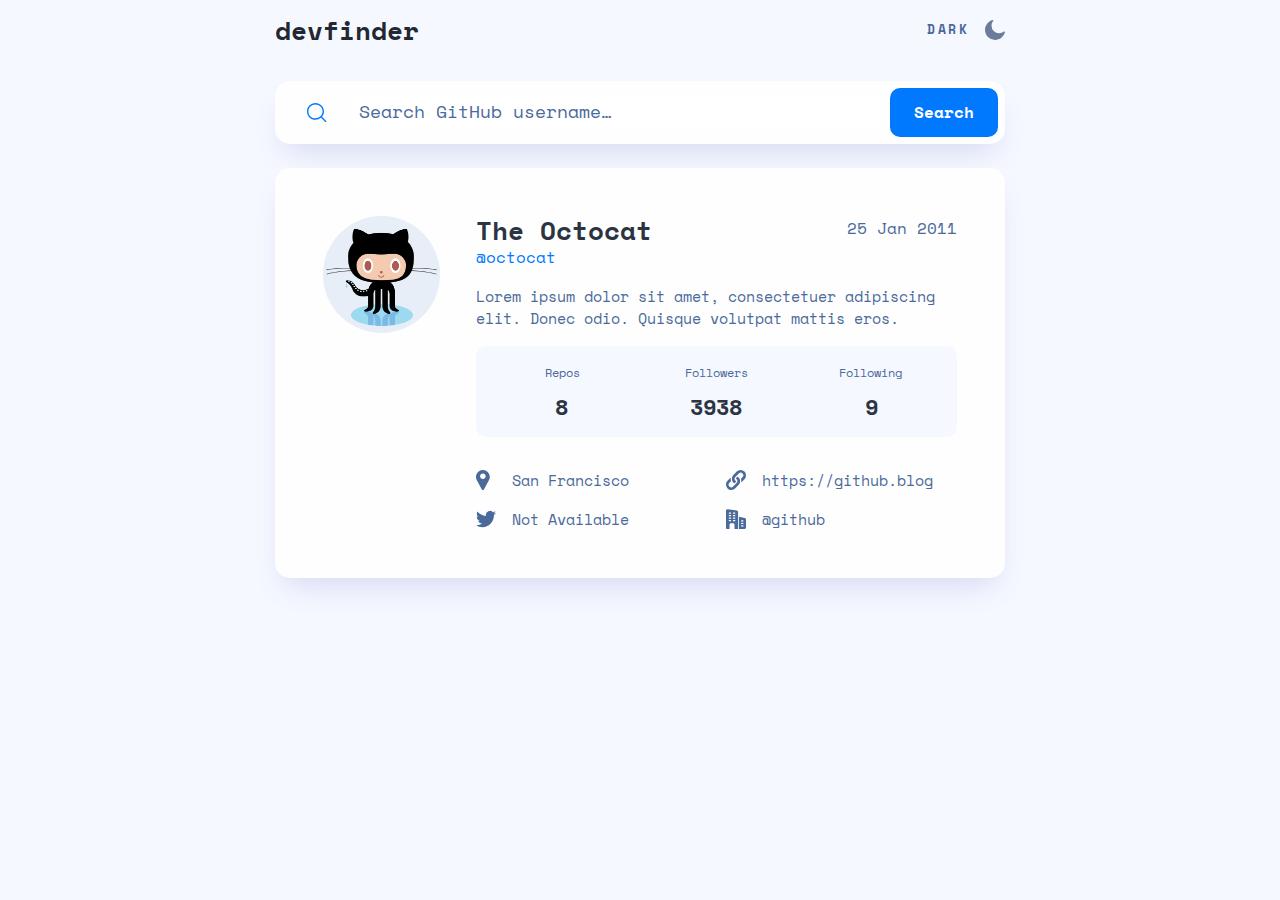
==== commit c6c440c7: "Revise data rendering and add helper functions" ====
--- a/index.html
+++ b/index.html
@@ -43,6 +43,7 @@
             src="./assets/icon-search.svg"
             alt="Search icon"
             class="search-icon" />
+          <label for="search-input" class="visually-hidden">Search by user name</label>
           <input
             id="search-input"
             class="search-input"
@@ -74,7 +75,7 @@
                 <a
                   href="#"
                   target="_blank"
-                  id="gh-user__handle"
+                  id="gh-user__profile"
                   class="gh-user__link fw-400"
                   >@octocat</a
                 >
@@ -133,45 +134,75 @@
 
               <!-- Replace imgs with inline svgs -->
               <ul class="gh-user__contact-list" role="list">
-                <li class="gh-contact__list-item location">
-                  <img
-                    src="./assets/icon-location.svg"
-                    alt=""
-                    class="icon-contact" />
+                <li class="gh-contact__list-item location-list-item">
+                  <svg
+                    class="icon-contact"
+                    height="20"
+                    width="14"
+                    xmlns="http://www.w3.org/2000/svg">
+                    <path
+                      d="M12.797 3.425C11.584 1.33 9.427.05 7.03.002a7.483 7.483 0 00-.308 0C4.325.05 2.17 1.33.955 3.425a6.963 6.963 0 00-.09 6.88l4.959 9.077.007.012c.218.38.609.606 1.045.606.437 0 .828-.226 1.046-.606l.007-.012 4.96-9.077a6.963 6.963 0 00-.092-6.88zm-5.92 5.638c-1.552 0-2.813-1.262-2.813-2.813s1.261-2.812 2.812-2.812S9.69 4.699 9.69 6.25 8.427 9.063 6.876 9.063z"
+                      fill="#4b6a9b" />
+                  </svg>
                   <span id="gh-user__location">San Francisco</span>
                 </li>
-                <li class="gh-contact__list-item website">
-                  <img
-                    src="./assets/icon-website.svg"
-                    alt=""
-                    class="icon-contact" />
-                  <a
-                    id="gh-user__website"
-                    class="contact-link"
-                    href="#"
-                    >https://github.blog</a
-                  >
-                </li>
-                <li class="gh-contact__list-item twitter">
-                  <img
-                    src="./assets/icon-twitter.svg"
-                    alt=""
-                    class="icon-contact" />
-                  <a id="gh-user__twitter" class="contact-link" href="#" 
-                    >Not Available</a
-                  >
-                </li>
-                <li class="gh-contact__list-item company">
-                  <img
-                    src="./assets/icon-company.svg"
-                    alt=""
-                    class="icon-contact" />
-                  <a
-                    id="gh-user__company"
-                    class="contact-link"
-                    href="#"
-                    >@github</a
-                  >
+                <li class="gh-contact__list-item website-list-item">
+                  <svg
+                    class="icon-contact"
+                    height="20"
+                    width="20"
+                    xmlns="http://www.w3.org/2000/svg">
+                    <g fill="#4b6a9b">
+                      <path
+                        d="M7.404 5.012c-2.355 2.437-1.841 6.482.857 8.273.089.06.207.048.283-.027.568-.555 1.049-1.093 1.47-1.776a.213.213 0 00-.084-.3A2.743 2.743 0 018.878 10.1a2.64 2.64 0 01-.223-1.803c.168-.815 1.043-1.573 1.711-2.274l-.004-.002 2.504-2.555a2.568 2.568 0 013.648-.019 2.6 2.6 0 01.037 3.666l-1.517 1.56a.266.266 0 00-.06.273c.35 1.012.435 2.44.201 3.519-.006.03.031.05.053.028l3.228-3.295c2.062-2.105 2.044-5.531-.04-7.615a5.416 5.416 0 00-7.691.04L7.417 4.998l-.013.014z" />
+                      <path
+                        d="M13.439 13.75a.401.401 0 00.006-.003c.659-1.204.788-2.586.48-3.933l-.002.002-.001-.001a5.434 5.434 0 00-2.19-3.124.3.3 0 00-.333.015c-.553.448-1.095 1.021-1.452 1.754a.243.243 0 00.096.317c.415.24.79.593 1.04 1.061h.001c.196.33.388.958.263 1.632-.116.894-1.019 1.714-1.736 2.453-.546.559-1.935 1.974-2.49 2.542a2.6 2.6 0 01-3.666.037 2.6 2.6 0 01-.038-3.666l1.521-1.564A.266.266 0 005 11.004c-.338-1.036-.43-2.432-.217-3.51.006-.03-.031-.049-.053-.027l-3.179 3.245c-2.083 2.126-2.066 5.588.04 7.693 2.125 2.083 5.57 2.048 7.653-.078.723-.81 3.821-3.678 4.195-4.577z" />
+                    </g>
+                  </svg>
+                  <span id="gh-user__website">
+                    <a class="contact-link" href="#"
+                      >https://github.blog</a
+                    >
+                  </span>
+                </li>
+                <li class="gh-contact__list-item twitter-list-item">
+                  <svg
+                    class="icon-contact"
+                    height="18"
+                    width="20"
+                    xmlns="http://www.w3.org/2000/svg">
+                    <path
+                      d="M20 2.799a8.549 8.549 0 01-2.363.647 4.077 4.077 0 001.804-2.266 8.194 8.194 0 01-2.6.993A4.099 4.099 0 009.75 4.977c0 .324.027.637.095.934-3.409-.166-6.425-1.8-8.452-4.288a4.128 4.128 0 00-.56 2.072c0 1.42.73 2.679 1.82 3.408A4.05 4.05 0 01.8 6.598v.045a4.119 4.119 0 003.285 4.028 4.092 4.092 0 01-1.075.135c-.263 0-.528-.015-.776-.07.531 1.624 2.038 2.818 3.831 2.857A8.239 8.239 0 01.981 15.34 7.68 7.68 0 010 15.285a11.543 11.543 0 006.29 1.84c7.545 0 11.67-6.25 11.67-11.667 0-.182-.006-.357-.015-.53A8.18 8.18 0 0020 2.798z"
+                      fill="#4b6a9b" />
+                  </svg>
+                  <span id="gh-user__twitter">
+                    <a
+                      id="gh-user__twitter"
+                      class="contact-link"
+                      href="#"
+                      >Not Available</a
+                    >
+                  </span>
+                </li>
+                <li class="gh-contact__list-item company-list-item">
+                  <svg
+                    class="icon-contact"
+                    height="20"
+                    width="20"
+                    xmlns="http://www.w3.org/2000/svg">
+                    <g fill="#4b6a9b">
+                      <path
+                        d="M10.858 1.558L1.7.167A1.477 1.477 0 00.517.492 1.49 1.49 0 000 1.608v17.559c0 .458.375.833.833.833h2.709v-4.375c0-.808.65-1.458 1.458-1.458h2.083c.809 0 1.459.65 1.459 1.458V20h3.541V3a1.46 1.46 0 00-1.225-1.442zM4.583 12.292h-1.25a.625.625 0 010-1.25h1.25a.625.625 0 010 1.25zm0-2.5h-1.25a.625.625 0 010-1.25h1.25a.625.625 0 010 1.25zm0-2.5h-1.25a.625.625 0 010-1.25h1.25a.625.625 0 010 1.25zm0-2.5h-1.25a.625.625 0 010-1.25h1.25a.625.625 0 010 1.25zm4.167 7.5H7.5a.625.625 0 010-1.25h1.25a.625.625 0 010 1.25zm0-2.5H7.5a.625.625 0 010-1.25h1.25a.625.625 0 010 1.25zm0-2.5H7.5a.625.625 0 010-1.25h1.25a.625.625 0 010 1.25zm0-2.5H7.5a.625.625 0 010-1.25h1.25a.625.625 0 010 1.25zM18.85 9.035l-5.933-1.242V20h5.625A1.46 1.46 0 0020 18.542V10.46c0-.688-.47-1.274-1.15-1.425zM16.875 17.5h-1.25a.625.625 0 010-1.25h1.25a.625.625 0 010 1.25zm0-2.5h-1.25a.625.625 0 010-1.25h1.25a.625.625 0 010 1.25zm0-2.5h-1.25a.625.625 0 010-1.25h1.25a.625.625 0 010 1.25z" />
+                    </g>
+                  </svg>
+                  <span id="gh-user__company">
+                    <a
+                      id="gh-user__company"
+                      class="contact-link"
+                      href="#"
+                      >@github</a
+                    >
+                  </span>
                 </li>
               </ul>
             </div>
--- a/css/styles.css
+++ b/css/styles.css
@@ -493,8 +493,6 @@
 
 .icon-contact {
   width: 20px;
-  height: 20px;
-  object-fit: contain;
 }
 
 @media (min-width: 40rem) {
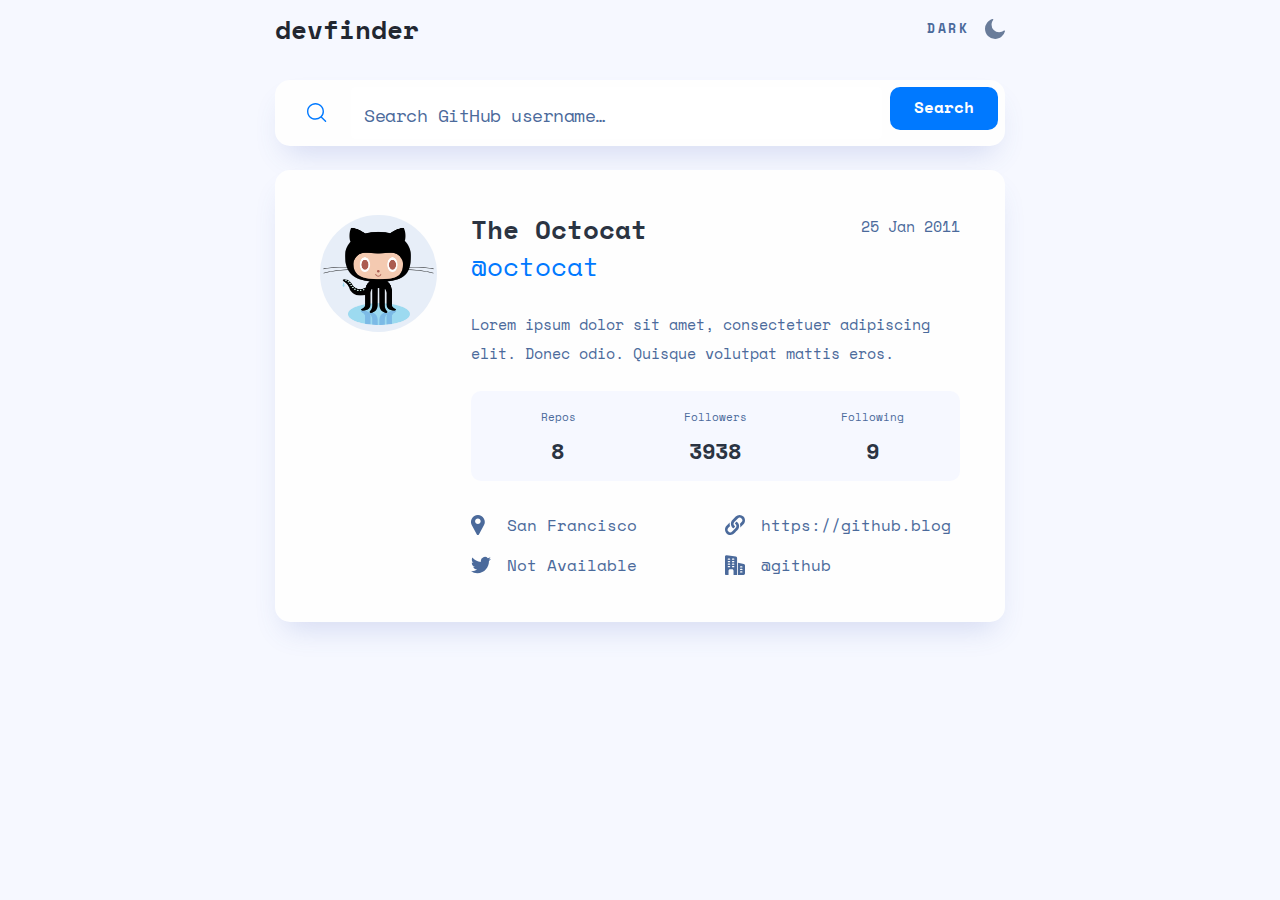
==== commit b8bc9761: "Adjust font styles and spacing for mobile" ====
--- a/index.html
+++ b/index.html
@@ -43,13 +43,15 @@
             src="./assets/icon-search.svg"
             alt="Search icon"
             class="search-icon" />
-          <label for="search-input" class="visually-hidden">Search by user name</label>
+          <label for="search-input" class="visually-hidden">Search GitHub username</label>
           <input
             id="search-input"
             class="search-input"
             type="text"
-            placeholder="Search GitHub username…" />
-          <span class="error-text">No results</span>
+            placeholder="Search GitHub username…" 
+            required 
+            aria-describedby="alert"/>
+          <span id="alert" class="error-text" aria-live="polite">No results</span>
           <button id="search-btn" class="btn search-btn">
             Search
           </button>
@@ -69,14 +71,14 @@
             </div>
             <div class="gh-info__header">
               <div>
-                <h2 id="gh-user__name" class="gh-user__name fw-700">
+                <h2 id="gh-user__name" class="gh-user__name">
                   The Octocat
                 </h2>
                 <a
                   href="#"
                   target="_blank"
                   id="gh-user__profile"
-                  class="gh-user__link fw-400"
+                  class="gh-user__link"
                   >@octocat</a
                 >
               </div>
--- a/css/styles.css
+++ b/css/styles.css
@@ -71,15 +71,16 @@
   :root {
     /* Fonts and Font Sizes */
     --ff-primary: 'Space Mono', monospace;
-    --fs-200: 0.75rem; /* 12px */
-    --fs-400: 0.813rem;
-    --fs-500: 0.875rem;
-    --fs-600: 1rem;
+
+    --fs-300: 0.813rem;
+    --fs-400: 0.875rem;
+    --fs-500: 1rem;
+    --fs-600: 1.125rem;
     --fs-700: 1.625rem;
     @media (width > 40rem) {
-      --fs-300: 0.813rem;
-      --fs-400: 0.938rem;
-      --fs-500: 1rem;
+      --fs-300: 0.938rem;
+      --fs-400: 1rem;
+      --fs-500: 1.625rem;
       --fs-600: 1.375rem;
     }
     /* Colors */
@@ -113,7 +114,6 @@
     --radius-0: 0px;
     --radius-100: 0.625rem; /* 10px */
     --radius-150: 0.938rem; /* 15px */
-
   }
 
   html {
@@ -129,6 +129,7 @@
   body {
     min-height: 100vh;
     /* padding-inline: var(--spacing-150); */
+    font-size: var(--fs-300);
     line-height: 1.5;
     display: flex;
     flex-direction: column;
@@ -150,16 +151,7 @@
     font-size: var(--fs-600);
   }
 
-  h3 {
-    font-size: var(--fs-400);
-  }
-
-  h4 {
-    font-size: var(--fs-300);
-  }
-
   @media (min-width: 40rem) {
-
     h2 {
       font-size: var(--fs-700);
     }
@@ -167,7 +159,6 @@
 }
 
 @layer layout {
-
   .wrapper {
     --wrapper-max-width: 730px;
     --padding-inline: var(--spacing-150);
@@ -181,13 +172,44 @@
     @media (width > 60rem) {
       --padding-inline: 0;
     }
-
-  }
-
-
+  }
 }
 
 @layer components {
+  .btn {
+    padding: 0.975rem 1rem;
+    cursor: pointer;
+    font-family: inherit;
+    font-size: var(--fs-400);
+    font-weight: 700;
+    line-height: 1.1;
+    text-align: center;
+    border: none;
+    border-radius: 10px;
+    background: var(--clr-blue-primary);
+    color: var(--clr-white);
+
+    display: inline-flex;
+    align-items: center;
+    justify-content: center;
+    align-self: start;
+
+    transition: 200ms all ease-in-out;
+
+    @media (--ms-high-contrast: active) {
+      border: 2px solid currentColor;
+    }
+  }
+
+  .search-btn {
+    margin-left: 0.5em;
+  }
+
+  @media (min-width: 40em) {
+    .btn {
+      padding: 0.8rem 1.5rem;
+    }
+  }
 }
 
 @layer utilities {
@@ -201,49 +223,12 @@
     width: 1px;
   }
 
-  /* elminate these classes: */
-  .fw-700 {
-    font-weight: 700;
-  }
-  .fw-400 {
-    font-weight: 400;
-  }
-
   .not-available {
     opacity: 0.5;
   }
 }
 
 /* Components*/
-.btn {
-  padding: 0.9em 1.2em;
-  cursor: pointer;
-  font-family: inherit;
-  font-size: var(--fs-500);
-  font-weight: 700;
-  line-height: 1.5;
-  border: none;
-  border-radius: 10px;
-  background: var(--clr-blue-primary);
-  color: var(--clr-white);
-
-  display: inline-flex;
-  align-items: center;
-  justify-content: center;
-  align-self: start;
-
-  transition: 200ms all ease-in-out;
-}
-
-.search-btn {
-  margin-left: 0.5em;
-}
-
-@media (min-width: 40em) {
-  .btn {
-    padding: 0.8em 1.5em;
-  }
-}
 
 /* Header */
 .header {
@@ -291,8 +276,7 @@
 }
 
 .search-icon {
-  margin-right: 9px;
-  object-fit: contain;
+  margin-right: var(--spacing-025);
   width: 20px;
 }
 
@@ -314,8 +298,9 @@
 }
 
 .search-input::placeholder {
-  font-size: 13px;
-  line-height: 25px;
+  font-size: var(--fs-300);
+  letter-spacing: -0.5px;
+  line-height: 1.9;
   color: var(--clr-blue-secondary);
 }
 
@@ -341,11 +326,12 @@
 
 /* Results section */
 .gh-results-grid {
-  padding: 2em 1.5em 3em;
+  padding: 2rem 1.5rem 3rem;
   display: grid;
   grid-template-columns: min-content 1fr;
   align-items: start;
-  gap: 1em;
+  column-gap: var(--spacing-125);
+  row-gap: var(--spacing-150);
 }
 
 .gh-info__bio,
@@ -353,26 +339,32 @@
   grid-column: span 2;
 }
 
+.gh-info__bio {
+  line-height: 1.9;
+}
+
 .gh-info__header {
   display: grid;
+  gap: var(--spacing-025);
 
   @media (min-width: 60rem) {
     grid-template-columns: 1fr 1fr;
-    
+
     .gh-user__date {
-      justify-self: end
-    }
-  }
-}
-
+      justify-self: end;
+    }
+  }
+}
 
 .gh-user__avatar {
   max-width: 70px;
   border-radius: 50%;
-  object-fit: contain;
+  object-fit: cover;
 }
 
 .gh-user__name {
+  margin-bottom: var(--spacing-025);
+  font-size: var(--fs-500);
   color: var(--clr-lm-dark);
 }
 
@@ -385,16 +377,7 @@
   text-decoration: underline;
 }
 
-.user-meta > p {
-  font-size: var(--fs-400);
-}
-
-.gh-user__bio {
-  font-size: var(--fs-400);
-}
-
 @media (min-width: 40rem) {
-
   .gh-user__avatar {
     max-width: 117px;
   }
@@ -441,7 +424,7 @@
 .gh-info__table th {
   padding-block-start: var(--spacing-125);
   padding-inline: 0;
-  font-size: var(--fs-200);
+  font-size: 11px;
   font-weight: 400;
 }
 
@@ -464,10 +447,9 @@
   color: var(--clr-lm-dark);
 }
 
-
 /* GitHub User Contact List Styles */
 .gh-user__contact-list {
-  margin-top: 2rem;
+  margin-top: var(--spacing-200);
   padding: 0;
   font-size: var(--fs-400);
   display: flex;
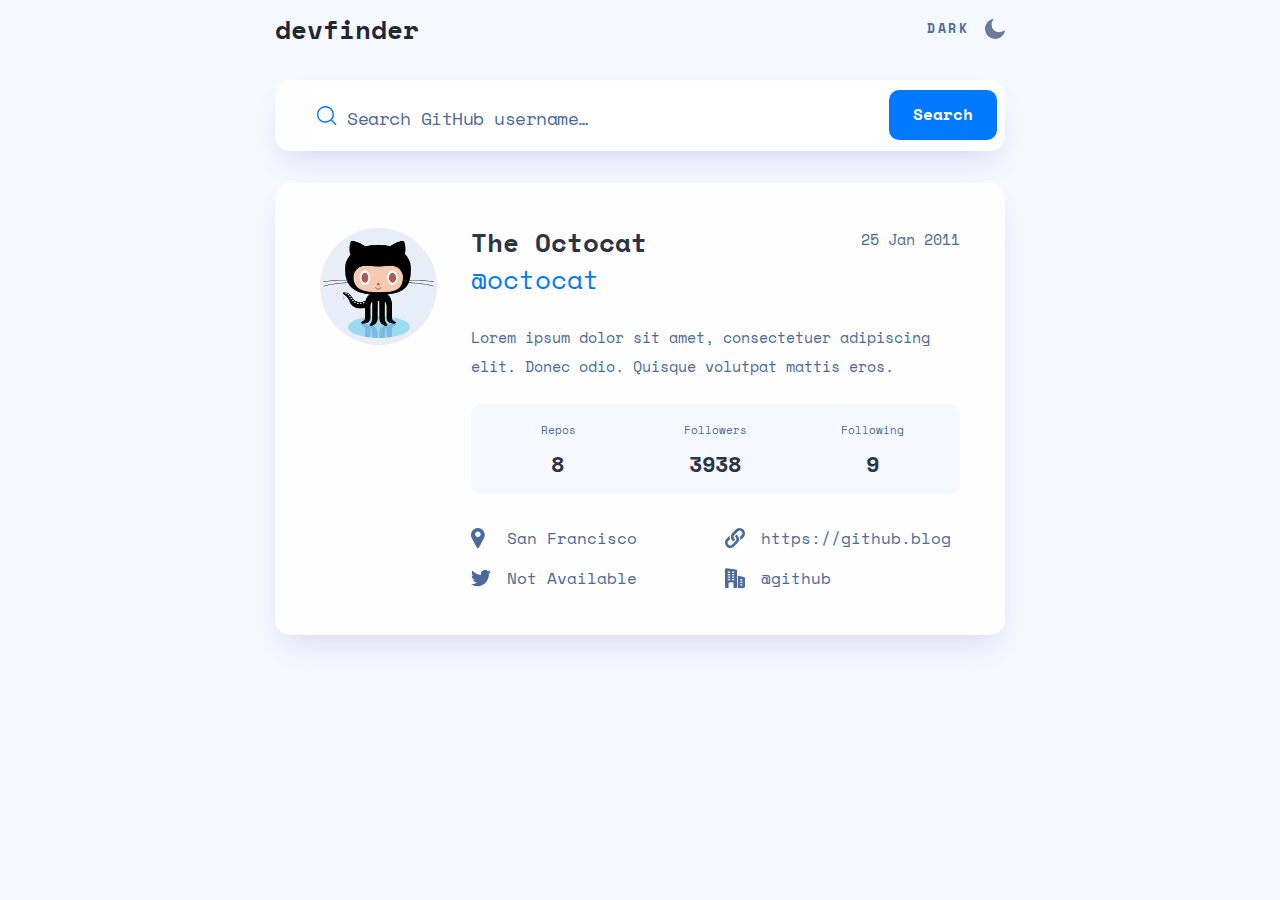
==== commit 51029d69: "Revise form markup and styles, btn styles" ====
--- a/index.html
+++ b/index.html
@@ -38,24 +38,25 @@
       </header>
       <main>
         <!-- Search form -->
-        <form id="searchForm" class="search-group">
-          <img
-            src="./assets/icon-search.svg"
-            alt="Search icon"
-            class="search-icon" />
-          <label for="search-input" class="visually-hidden">Search GitHub username</label>
+        <form id="searchForm" class="search-form" role="search">
+          <label for="search-input" class="visually-hidden"
+            >Search by GitHub username</label
+          >
           <input
             id="search-input"
             class="search-input"
             type="text"
-            placeholder="Search GitHub username…" 
-            required 
-            aria-describedby="alert"/>
-          <span id="alert" class="error-text" aria-live="polite">No results</span>
+            placeholder="Search GitHub username…"
+            required
+            aria-describedby="alert" />
           <button id="search-btn" class="btn search-btn">
             Search
           </button>
         </form>
+        <!-- Render error alerts below form for imporoved A11Y -->
+        <p id="alert" class="error-text" aria-live="polite"
+          >No results</p
+        >
         <!-- Search Results Section-->
         <!-- ToDo: Add aria-live="polite" to updating elements??? -->
         <!-- ToDo: target="_blank" links with extra aria attributes??? -->
--- a/css/styles.css
+++ b/css/styles.css
@@ -112,8 +112,10 @@
     --spacing-600: 6rem; /* 96px */
     /* Border radius values */
     --radius-0: 0px;
-    --radius-100: 0.625rem; /* 10px */
-    --radius-150: 0.938rem; /* 15px */
+    --radius-005: 0.313rem; /* 5px */
+    --radius-010: 0.625rem; /* 10px */
+    --radius-015: 0.938rem; /* 15px */
+    --radius-full: 9999px; /* 100% */
   }
 
   html {
@@ -185,29 +187,23 @@
     line-height: 1.1;
     text-align: center;
     border: none;
-    border-radius: 10px;
+    border-radius: var(--radius-010);
     background: var(--clr-blue-primary);
     color: var(--clr-white);
 
     display: inline-flex;
     align-items: center;
     justify-content: center;
-    align-self: start;
+    /* align-self: start; */
 
     transition: 200ms all ease-in-out;
 
     @media (--ms-high-contrast: active) {
       border: 2px solid currentColor;
     }
-  }
-
-  .search-btn {
-    margin-left: 0.5em;
-  }
-
-  @media (min-width: 40em) {
-    .btn {
-      padding: 0.8rem 1.5rem;
+
+    @media (width > 40rem) {
+      padding: 1rem 1.5rem;
     }
   }
 }
@@ -260,41 +256,50 @@
 
 /* Search section */
 
-.search-group,
+.search-form,
 .gh-results-grid {
   background-color: var(--clr-white);
   box-shadow: var(--box-shadow);
-  border-radius: 15px;
-}
-
-.search-group {
-  margin-bottom: 1rem;
-  padding: 7px 7px 7px 16px;
+  border-radius: var(--radius-015);
+}
+
+.search-form {
+  margin-bottom: var(--spacing-200);
+  padding: var(--spacing-050);
   display: flex;
-  justify-content: space-between;
+
   align-items: center;
-}
-
-.search-icon {
-  margin-right: var(--spacing-025);
-  width: 20px;
-}
+  gap: var(--spacing-050);
+
+  @media (width > 40rem) {
+
+    padding-inline-start: var(--spacing-200);
+  }
+}
+
 
 .search-input {
   /* make width 25% (mobile) when error text displays */
-  padding: 1em 0.5em;
+
+  /* max-height: 30px; */
+  padding-block: var(--spacing-050);
+  padding-inline-start: var(--spacing-250);
   width: 100%;
-  max-height: 30px;
   border: none;
-  border-radius: 5px;
+  border-radius: var(--radius-005);
   font-size: var(--fs-500);
+
+  background-image: url('../assets/icon-search.svg');
+  background-repeat: no-repeat;
+  background-position: 10px center;
+  background-size: 20px;
 }
 
 .search-input:focus {
   outline-color: var(--clr-blue-secondary__active);
   outline-width: 2px;
   outline-style: solid;
-  border-radius: 5px;
+  border-radius: var(--radius-005);
 }
 
 .search-input::placeholder {
@@ -306,21 +311,17 @@
 
 .error-text {
   display: none;
-  font-size: 15px;
+  font-size: var(--fs-300);
   line-height: 22.22px;
   color: #f74646;
 }
 
 @media (min-width: 40rem) {
-  .search-group {
-    margin-bottom: 1.5rem;
-    padding-left: 32px;
-  }
   .search-icon {
-    margin-right: 24px;
+    margin-inline-end: 24px;
   }
   .search-input::placeholder {
-    font-size: 18px;
+    font-size: 1.125rem;
   }
 }
 
@@ -358,7 +359,7 @@
 
 .gh-user__avatar {
   max-width: 70px;
-  border-radius: 50%;
+  border-radius: var(--radius-full);
   object-fit: cover;
 }
 
@@ -417,7 +418,7 @@
   table-layout: fixed;
   width: 100%;
   border-collapse: collapse;
-  border-radius: var(--radius-100);
+  border-radius: var(--radius-010);
   background: var(--clr-offwhite);
 }
 
